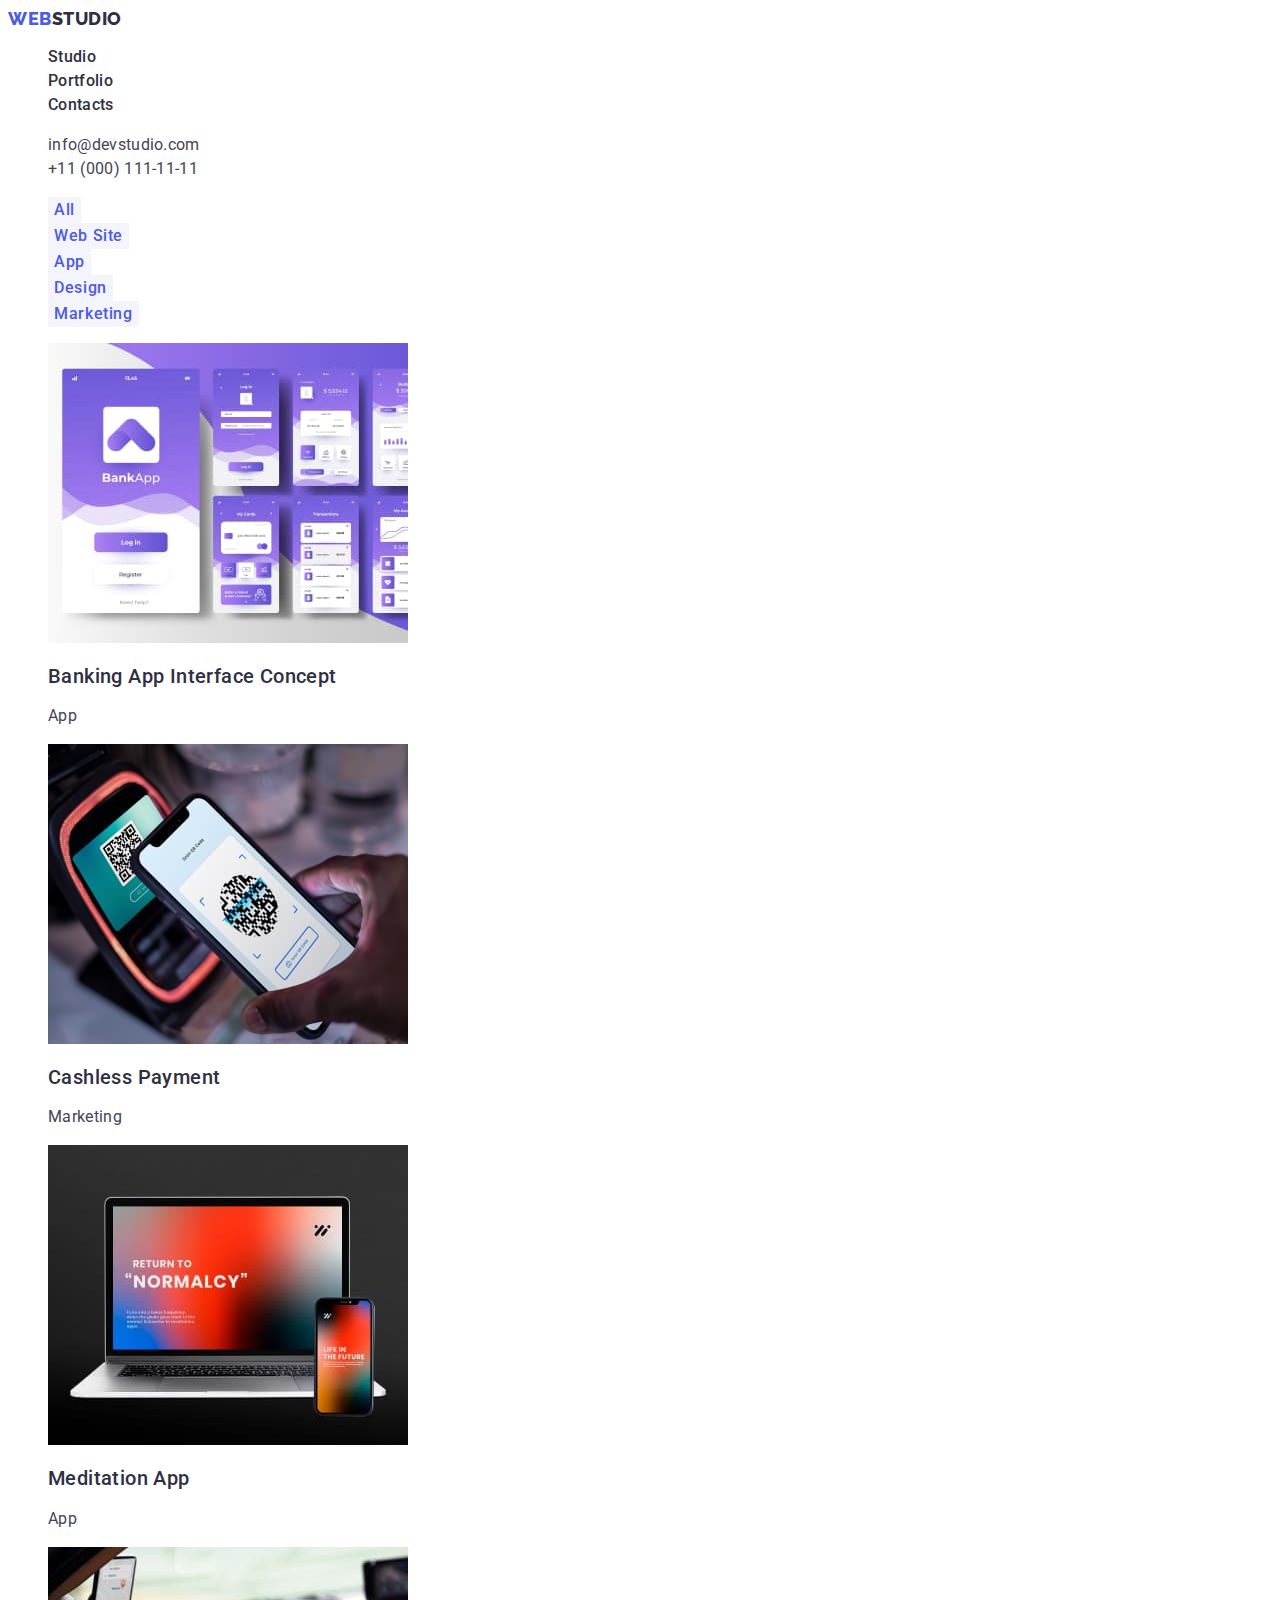
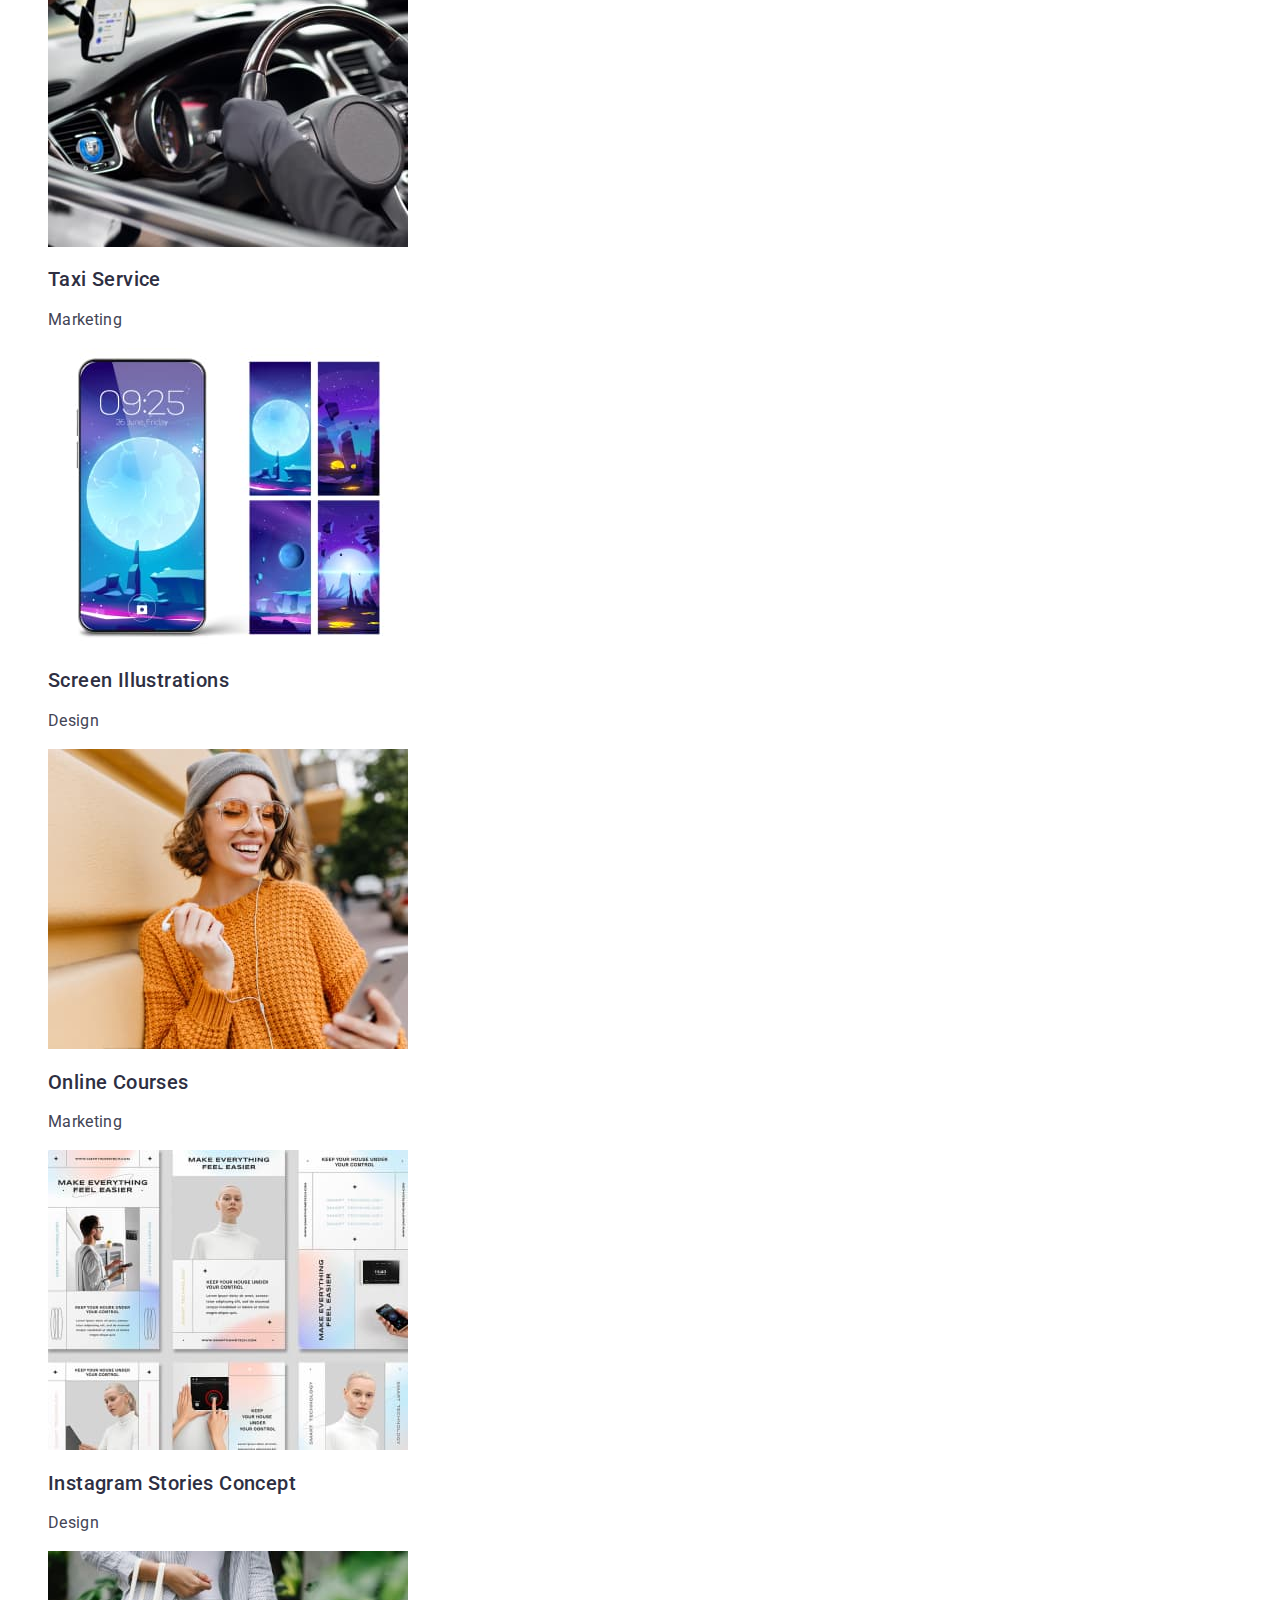
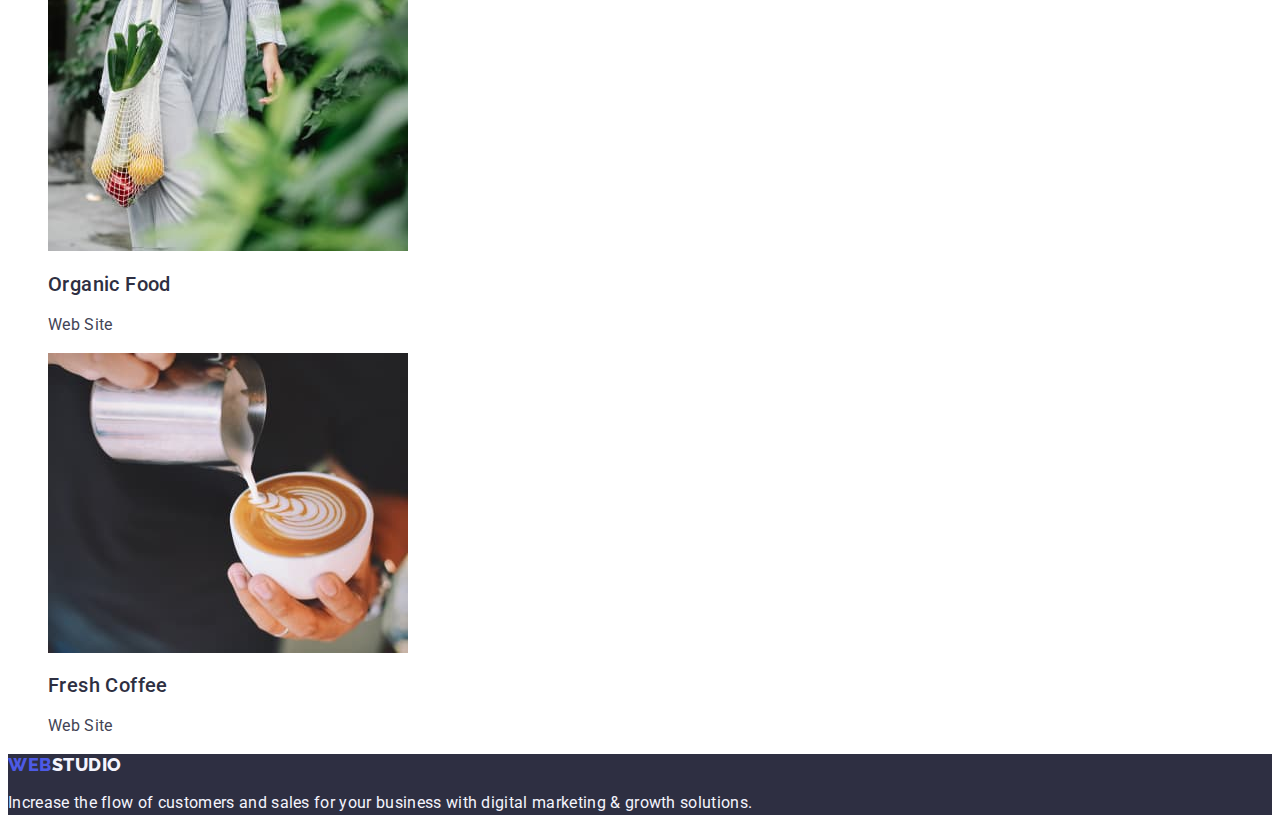
==== portfolio.html @ 2f940b7e "Initial commit" ====
<!DOCTYPE html>
<html lang="en">

<head>
    <meta charset="UTF-8">
    <meta http-equiv="X-UA-Compatible" content="IE=edge">
    <meta name="viewport" content="width=device-width, initial-scale=1.0">
    <title>Portfolio</title>
    <link rel="preconnect" href="https://fonts.googleapis.com">
    <link rel="preconnect" href="https://fonts.gstatic.com" crossorigin>
    <link href="https://fonts.googleapis.com/css2?family=Montserrat:ital,wght@0,400;1,700&family=Raleway:wght@800&family=Roboto:wght@400;500;700;900&display=swap" rel="stylesheet">
        <link rel="stylesheet" href="./css/styles.css">
</head>
<body>
    <header   class="header">
        <nav class="header-navigation">
            <a class="header-logo link"  href="./index.html">
                Web<span class="header-logotype">Studio</span></a>
            <ul class="header-list list">

                <li  class="header-item"><a class="header-link link" href="./index.html">Studio</a></li>
                <li  class="header-item"><a class="header-link link"  href="./portfolio.html">Portfolio</a></li>
                <li  class="header-item"><a class="header-link link" href="">Contacts</a></li>

            </ul>
        </nav>
        <address class="address">
            <ul class="list" >
                <li><a class="header-mail link" href="mailto:info@devstudio.com">info@devstudio.com</a></li>
                <li><a class="header-mail link" href="tel:+110001111111">+11 (000) 111-11-11</a></li>
            </ul>
        </address>
        </header>
        <main>
            <section class="portfolio">
            <h1 hidden>Service</h1>
            <ul class="portfolio-list-btn list">
                <li class="work-item"><button type="button" class="portfolio-btn">All</button></li>
                <li class="work-item"><button type="button" class="portfolio-btn">Web Site</button></li>
                <li class="work-item"><button type="button" class="portfolio-btn">App</button></li>
                <li class="work-item"><button type="button" class="portfolio-btn">Design</button></li>
                <li class="work-item"><button type="button" class="portfolio-btn">Marketing</button></li>
            </ul>
            <ul class="list">
                <li>
                    <a  class="link" href="#">
                        <img src="./images/app.jpg" width="360" alt="mobile banking app">
                    <h2 class="service-title">Banking App Interface Concept</h2>
                    <p class="service-text">App</p>
                    </a>   
                </li>
                <li>
                    <a  class="link" href="#">
                        <img src="./images/screenshot.jpg" width="360" alt="payment by phone">
                        <h2 class="service-title">Cashless Payment</h2>
                        <p class="service-text">Marketing</p>
                        </a>
                </li>
                <li>
                    <a class="link" href="#">
                    <img src="./images/computer.jpg" width="360" alt="laptop and phone">
                        <h2 class="service-title">Meditation App</h2>
                        <p class="service-text">App</p>
                        </a>
                </li>
                <li>
                    <a class="link" href="#">
                        <img src="./images/car.jpg" width="360" alt="interior of the car">
                        <h2 class="service-title ">Taxi Service</h2>
                        <p class="service-text">Marketing</p>
                        </a>
                </li>
                <li>
                    <a class="link" href="#">
                        <img src="./images/phone.jpg" width="360" alt="phone">
                        <h2 class="service-title">Screen Illustrations</h2>
                        <p class="service-text" >Design</p>
                        </a>
                </li>
                <li>
                    <a class="link" href="#">
                   <img src="./images/woman.jpg" width="360" alt="young woman">
                        <h2 class="service-title">Online Courses</h2>
                        <p class="service-text">Marketing</p>
                        </a>
                </li>
                <li class="link">
                    <a class="link" href="#">
                 <img src="./images/cards.jpg" width="360" alt="Instagram app">
                        <h2 class="service-title" >Instagram Stories Concept</h2>
                        <p class="service-text">Design</p>
                    </a>
                </li>
                <li>
                    <a class="link" href="#">
                   <img src="./images/organic.jpg" width="360" alt="green food">
                        <h2 class="service-title">Organic Food</h2>
                        <p class="service-text">Web Site</p>
                    </a>
                </li>
                <li>
                    <a class="link" href="#">
              <img src="./images/coffee.jpg" width="360" alt="cup coffee">
                        <h2 class="service-title" >Fresh Coffee</h2>
                        <p class="service-text">Web Site</p>
                        </a>
                </li>
            </ul>
        </section>

        </main>
        <footer class="footer" >
            <a class="header-logo link" href="./index.html">Web<span class="footer-logotype">Studio</span></a>
            <p class="footer-text">Increase the flow of customers and sales for your business with digital marketing & growth solutions.</p>
        </footer>
        
        </body>
        
        </html>
---- css/styles.css ----
:root {
 --main-title-color: #ffffff;
 --second-color: #2e2f42;
--main-btn-color: #404bbf;
--second-btn-color: #4D5AE5;
--address-color: #434455;
--first-logo-color: #4d5ae5;
--footer-second-color: #f4f4fd;
--main-text-color: #434455;
}
body{
    font-family: 'Roboto', sans-serif;
    letter-spacing: 0.02em;
    color: #434455;
    background-color: var(--main-title-color);
    }
.list{
    list-style: none ;
}
.link{
    text-decoration: none ;
}
.header {
    background-color: var(--main-title-color);
}
.header-logo {
    font-family:  'Raleway', sans-serif;
     font-style: normal;
     font-weight: 800;
     font-size: 18px;
     line-height: 1.17;
     display: flex;
     letter-spacing:  0.03em;
     text-transform: uppercase;
      color: var(--first-logo-color)
}
.header-logotype {
width: 71px;
height: 21px;
font-family: 'Raleway';
font-weight: 800;
font-size: 18px;
line-height: 1.7;
display: flex;
letter-spacing: 0.03em;
text-transform: uppercase;
color: var(--second-color); 
}
.address{
    font-family: 'Roboto';
    font-style: normal;
    font-weight: 400;
    line-height: 1.5;
    color:var(--address-color);
    }
.header-item {
    font-weight: 500;
     font-size: 16px;
     line-height: 1.5; 
     color: var(--second-color);}
  .header-list:hover {
      color: var(--main-btn-color);
  }
.header-list:focus {
      color: var(--main-btn-color);
  }
.header-link:hover{color: var(--main-btn-color); }

.header-link:focus{ color: var(--main-btn-color);}
.header-link {
  font-weight: 500;
  font-size: 16px;
  line-height: 1.5; 
  letter-spacing: 0.02em;
 color: var(--second-color);
}
.header-mail {
    font-weight: 400;
    font-size: 16px;
    line-height: 1.5;
    letter-spacing: 0.02em;
    color: var(--address-color);  
}
.header-mail:hover {
    color: var(--main-btn-color);
}
.header-mail:focus {
    color: var(--main-btn-color);
}
.hero {
    background-color: var(--second-color);
}
 .hero-button:hover{ 
    background-color: var(--main-btn-color);
}
.hero-button:focus{color: var(--main-btn-color);
background-color: var(--main-btn-color); 
}
.hero-button{
font-family: 'Roboto', sans-serif;
font-weight: 500;
font-size: 16px;
line-height: 1.5;
display: flex;
align-items: center;
letter-spacing: 0.04em;
color: var(--main-title-color);
background-color: var(--second-btn-color);
cursor: pointer;
}
.hero-title{
font-weight: 700;
font-size: 56px;
line-height: 1.07;
text-align: center;
letter-spacing: 0.02em;
color: var(--main-title-color);
}
.post{
font-weight: 500;
font-size: 20px;
line-height: 1.2;
letter-spacing: 0.02em;
color: var(--second-color);
}
.text{
font-weight: 400;
font-size: 16px;
line-height: 1.5;
letter-spacing: 0.02em;
color: var(--main-text-color);
}
.hero-title-two{
  font-size: 36px;
  line-height: 1.11;
  text-align: center;
  text-transform: capitalize;
 color: var(--second-color);
}
.section-four-title{
    font-size: 36px;
    line-height: 1.11;
    text-align: center;
    text-transform: capitalize;
    letter-spacing: 0.02em;
   color: var(--second-color);
  }  
.section-four{
    background: #f4f4fd;
  }
.section-four-photo{
    font-weight: 500;
    font-size: 20px;
    line-height: 1.2;
    letter-spacing: 0.02em;
    color: var(--second-color);
}
.section-four-item{
    background-color: var(--main-title-color);
}
.profession{
    line-height: 1.5;
    letter-spacing: 0.02em;
    color: var(--main-text-color);
}
.footer{
    background-color: var(--second-color);
}
.footer-logotype{
    color: var(--footer-second-color);

}
.footer-text{
font-weight: 400;
font-size: 16px;
line-height: 1.5;
letter-spacing: 0.02em;
color: var(--footer-second-color);
}
.root{
    background-color: var(--main-title-color);
}

.list{
    list-style: none ;
}
.link{
    text-decoration: none ;}
.header {
    background-color: var(--main-title-color);
}
.header-logo {
    font-family:  'Raleway', sans-serif;;
     font-weight: 800;
     font-size: 18px;
     line-height: 1.17;
     display: flex;
     letter-spacing:  0.03em;
     text-transform: uppercase;
      color: var(--first-logo-color);
}
.header-logotype {
width: 71px;
height: 21px;
font-family: 'Raleway';
font-weight: 800;
font-size: 18px;
line-height: 1.17;
display: flex;
letter-spacing: 0.03em;
text-transform: uppercase;
color: var(--second-color); 
}
.address{
        line-height: 1.5;
        color: var(--address-color);
        }

 .header-link {
          font-weight: 500;
          font-size: 16px;
          line-height: 1.5; 
          letter-spacing: 0.02em;
         color: var(--second-color);
        }
 .header-mail {
            font-weight: 400;
            font-size: 16px;
            line-height: 1.5;
            letter-spacing: 0.02em;
            color: var(--address-color);  
        }
 .header-phone {
        font-weight: 400;
        font-size: 16px;
        line-height: 1.5;
        letter-spacing: 0.02em;
        color: var(--address-color);
        }
.portfolio{
   font-family: 'Roboto', sans-serif ; 
}
.portfolio-btn  {
font-family: 'Roboto', sans-serif ;
font-size: 16px;
font-weight: 500;
line-height: 1.5;
letter-spacing: 0.04em;
border: none;
cursor: pointer;
background: var(--footer-second-color);
color: var(--second-btn-color);
}
.portfolio-btn:hover{color: var(--main-title-color) ;
  background-color: var(--main-btn-color);  
}
.portfolio-btn:focus{color: var(--main-title-color) ;
    background-color: var(--main-btn-color);}
.work-item {
  font-family:'Roboto',sans-serif ;
  font-style: normal;
   font-size: 16px;
   line-height: 1.5; 
  letter-spacing: 0.04em;  
}
 .list-style{
list-style:  none;
color: var(--second-color);}
 
    
.service-title{
    font-weight: 500;
    font-size: 20px;
    line-height: 1.2;
    letter-spacing: 0.02em;
    color: var(--second-color);
}
.service-text{
    font-size: 16px;
    line-height: 1.5;
    letter-spacing: 0.02em;

    color:var(--address-color);
}
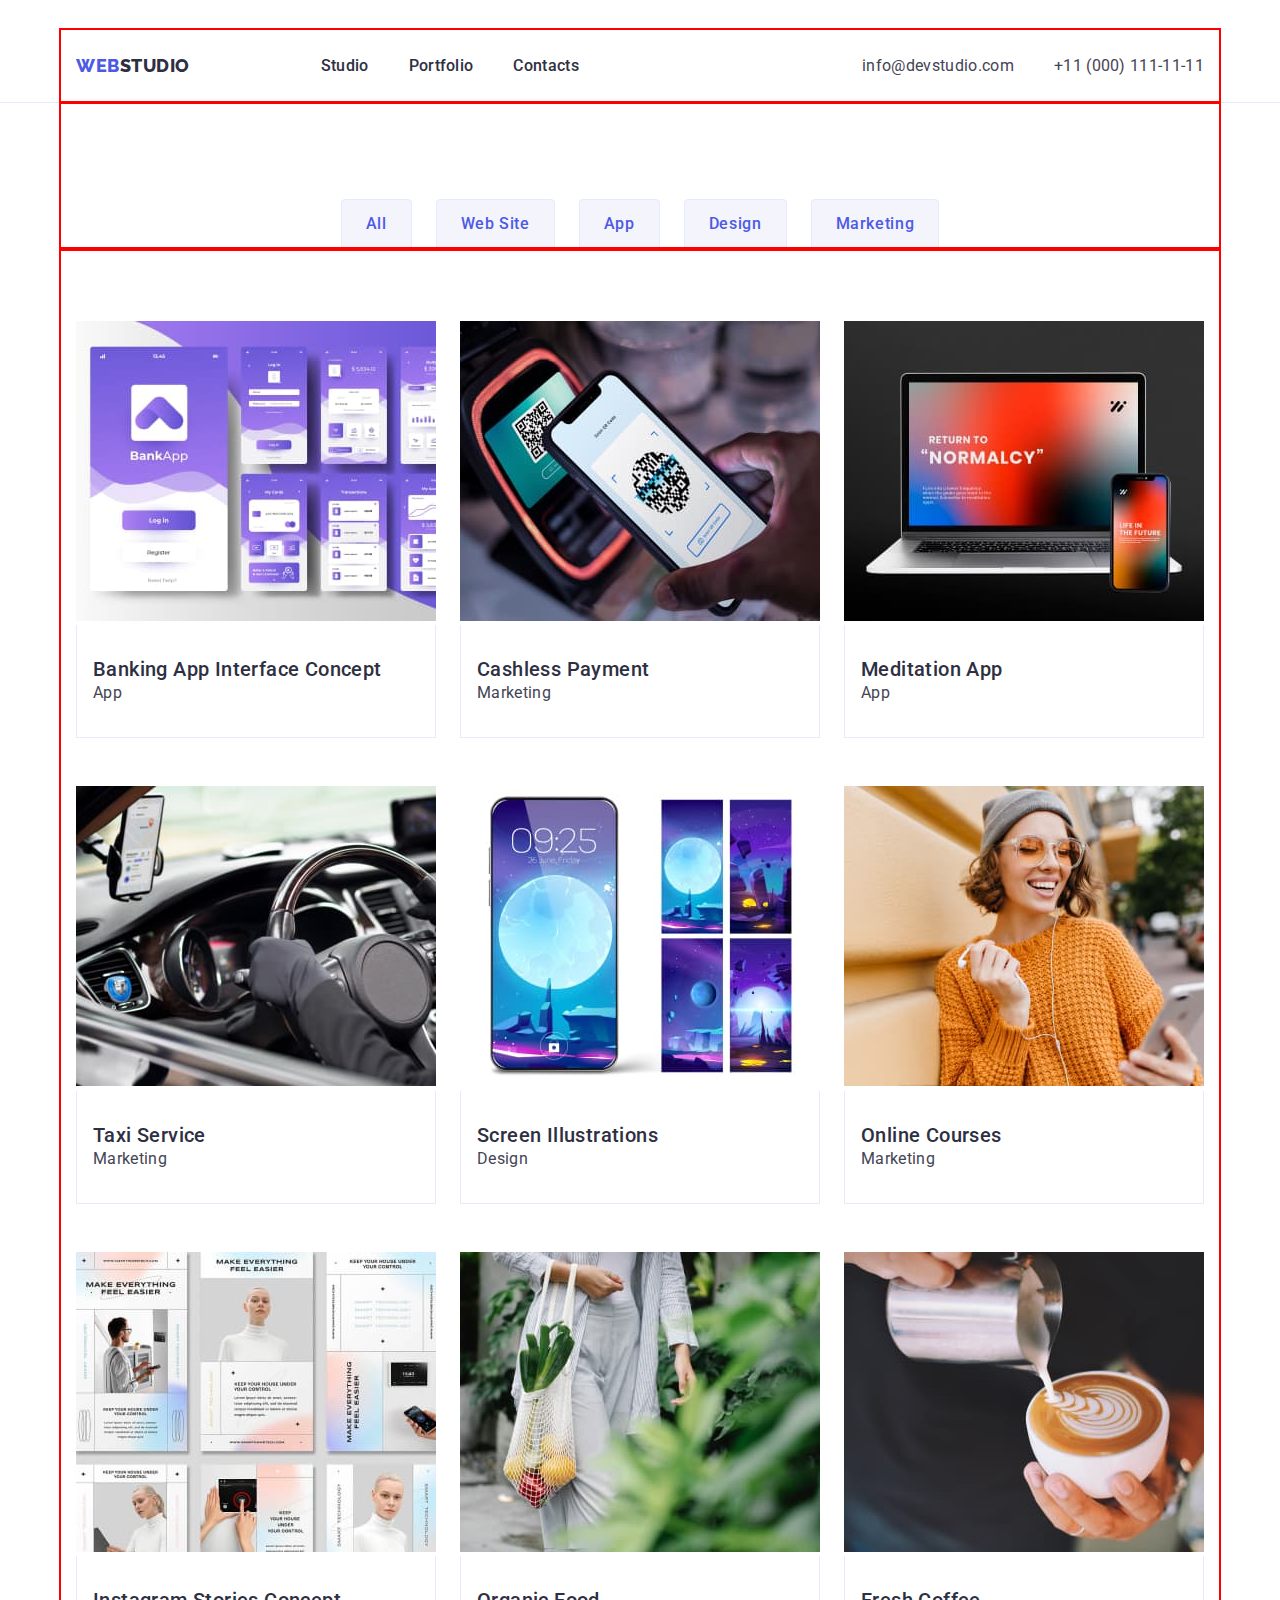
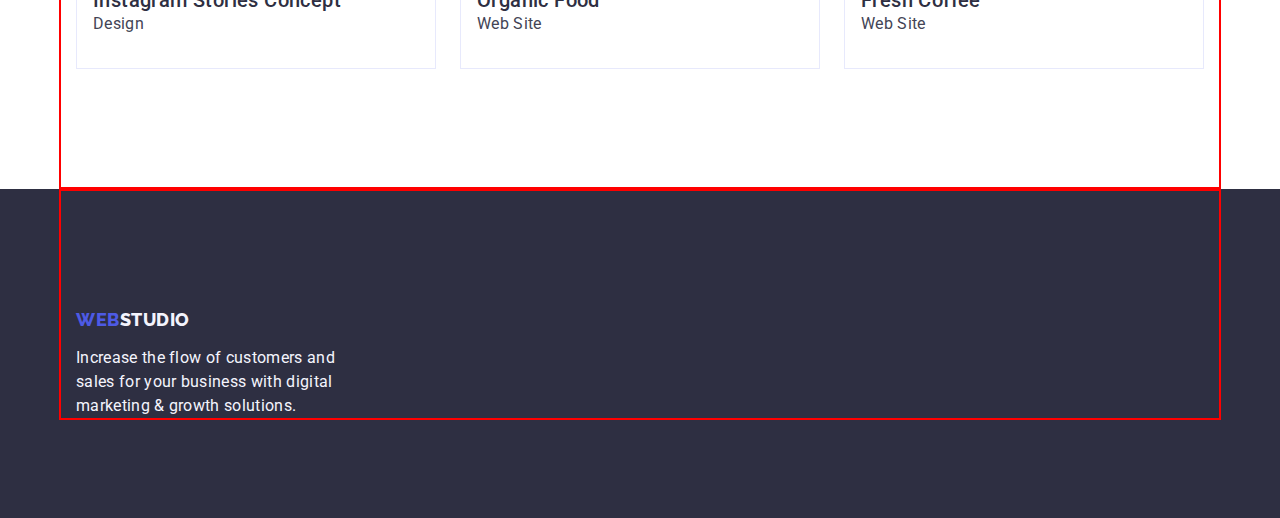
==== commit 8050072b: "hw3" ====
--- a/portfolio.html
+++ b/portfolio.html
@@ -9,10 +9,12 @@
     <link rel="preconnect" href="https://fonts.googleapis.com">
     <link rel="preconnect" href="https://fonts.gstatic.com" crossorigin>
     <link href="https://fonts.googleapis.com/css2?family=Montserrat:ital,wght@0,400;1,700&family=Raleway:wght@800&family=Roboto:wght@400;500;700;900&display=swap" rel="stylesheet">
+    <link rel="stylesheet" href="https://cdnjs.cloudflare.com/ajax/libs/modern-normalize/1.1.0/modern-normalize.min.css">
         <link rel="stylesheet" href="./css/styles.css">
 </head>
 <body>
     <header   class="header">
+        <div class="container header-container">
         <nav class="header-navigation">
             <a class="header-logo link"  href="./index.html">
                 Web<span class="header-logotype">Studio</span></a>
@@ -25,93 +27,119 @@
             </ul>
         </nav>
         <address class="address">
-            <ul class="list" >
-                <li><a class="header-mail link" href="mailto:info@devstudio.com">info@devstudio.com</a></li>
-                <li><a class="header-mail link" href="tel:+110001111111">+11 (000) 111-11-11</a></li>
+            <ul class="header-list list" >
+                <li class="item"><a class="header-mail link" href="mailto:info@devstudio.com">info@devstudio.com</a></li>
+                <li class="item"><a class="header-mail link" href="tel:+110001111111">+11 (000) 111-11-11</a></li>
             </ul>
         </address>
+        </div>
         </header>
         <main>
             <section class="portfolio">
             <h1 hidden>Service</h1>
+            <div class="container">
             <ul class="portfolio-list-btn list">
                 <li class="work-item"><button type="button" class="portfolio-btn">All</button></li>
                 <li class="work-item"><button type="button" class="portfolio-btn">Web Site</button></li>
                 <li class="work-item"><button type="button" class="portfolio-btn">App</button></li>
                 <li class="work-item"><button type="button" class="portfolio-btn">Design</button></li>
                 <li class="work-item"><button type="button" class="portfolio-btn">Marketing</button></li>
+                </div>
             </ul>
-            <ul class="list">
-                <li>
+            <div class="container">
+                
+            <ul class="portfolio-title list">
+                <li class="flex-container">
                     <a  class="link" href="#">
                         <img src="./images/app.jpg" width="360" alt="mobile banking app">
+                        <div class="cards-portfolio">
                     <h2 class="service-title">Banking App Interface Concept</h2>
                     <p class="service-text">App</p>
+                    </div>
                     </a>   
                 </li>
-                <li>
+                <li class="flex-container" >
                     <a  class="link" href="#">
                         <img src="./images/screenshot.jpg" width="360" alt="payment by phone">
+                        <div class="cards-portfolio">
                         <h2 class="service-title">Cashless Payment</h2>
                         <p class="service-text">Marketing</p>
+                        </div>
                         </a>
                 </li>
-                <li>
+                <li class="flex-container">
                     <a class="link" href="#">
                     <img src="./images/computer.jpg" width="360" alt="laptop and phone">
+                    <div class="cards-portfolio">
                         <h2 class="service-title">Meditation App</h2>
                         <p class="service-text">App</p>
+                        </div>
                         </a>
                 </li>
                 <li>
                     <a class="link" href="#">
                         <img src="./images/car.jpg" width="360" alt="interior of the car">
+                        <div class="cards-portfolio">
                         <h2 class="service-title ">Taxi Service</h2>
                         <p class="service-text">Marketing</p>
+                        </div>
                         </a>
                 </li>
                 <li>
                     <a class="link" href="#">
                         <img src="./images/phone.jpg" width="360" alt="phone">
+                        <div class="cards-portfolio">
                         <h2 class="service-title">Screen Illustrations</h2>
                         <p class="service-text" >Design</p>
+                        </div>
                         </a>
                 </li>
                 <li>
                     <a class="link" href="#">
                    <img src="./images/woman.jpg" width="360" alt="young woman">
+                    <div class="cards-portfolio">
                         <h2 class="service-title">Online Courses</h2>
-                        <p class="service-text">Marketing</p>
+                     <p class="service-text">Marketing</p>
+                    </div>
                         </a>
                 </li>
                 <li class="link">
                     <a class="link" href="#">
                  <img src="./images/cards.jpg" width="360" alt="Instagram app">
+                <div class="cards-portfolio">
                         <h2 class="service-title" >Instagram Stories Concept</h2>
                         <p class="service-text">Design</p>
+                        </div>
                     </a>
                 </li>
                 <li>
                     <a class="link" href="#">
                    <img src="./images/organic.jpg" width="360" alt="green food">
+                    <div class="cards-portfolio">
                         <h2 class="service-title">Organic Food</h2>
                         <p class="service-text">Web Site</p>
+                        </div>
                     </a>
                 </li>
                 <li>
                     <a class="link" href="#">
               <img src="./images/coffee.jpg" width="360" alt="cup coffee">
+            <div class="cards-portfolio">
                         <h2 class="service-title" >Fresh Coffee</h2>
                         <p class="service-text">Web Site</p>
                         </a>
                 </li>
             </ul>
+           
+            </div>
         </section>
 
         </main>
         <footer class="footer" >
-            <a class="header-logo link" href="./index.html">Web<span class="footer-logotype">Studio</span></a>
+            <div class="container">
+            <a class="footer-logo link" href="./index.html">Web<span class="footer-logotype">Studio</span></a>
             <p class="footer-text">Increase the flow of customers and sales for your business with digital marketing & growth solutions.</p>
+            </div>
         </footer>
         
         </body>
--- a/css/styles.css
+++ b/css/styles.css
@@ -7,6 +7,34 @@
 --first-logo-color: #4d5ae5;
 --footer-second-color: #f4f4fd;
 --main-text-color: #434455;
+--border-portfolio: #e7e9fc;
+}
+html {
+    box-sizing: border-box;
+
+}
+*,
+*::before,
+*::after {
+    box-sizing: inherit;
+}
+p,
+h1,
+h2,
+h3,
+h4,
+h5,
+h6 {
+    margin: 0;
+}
+ul {
+    margin: 0;
+    padding-left: 0;
+}
+.images {
+    display: block;
+    max-width: 100%;
+    height: auto;
 }
 body{
     font-family: 'Roboto', sans-serif;
@@ -15,15 +43,36 @@
     background-color: var(--main-title-color);
     }
 .list{
+    padding: 0;
+     margin: 0;
     list-style: none ;
 }
 .link{
     text-decoration: none ;
 }
+.container {
+    width: 1158px;
+    padding-left: 15px;
+    padding-right: 15px;
+    margin: 0 auto;
+    outline: 2px solid red;
+    }
 .header {
-    background-color: var(--main-title-color);
+background-color: var(--main-title-color);
+padding-top: 30px;
+border-bottom: 1px solid var(--border-portfolio);
+}
+.header-container{
+    display: flex;
+    align-items: center;
+    }
+.header-navigation{
+display: flex;
+align-items: center;
+margin-right: auto;
 }
 .header-logo {
+    margin-right: 130px;
     font-family:  'Raleway', sans-serif;
      font-style: normal;
      font-weight: 800;
@@ -46,18 +95,34 @@
 text-transform: uppercase;
 color: var(--second-color); 
 }
-.address{
-    font-family: 'Roboto';
+.footer-logo{
+    padding-top: 120px;
+    margin-right: 130px;
+    font-family: 'Raleway', sans-serif;
     font-style: normal;
-    font-weight: 400;
-    line-height: 1.5;
-    color:var(--address-color);
-    }
+    font-weight: 800;
+    font-size: 18px;
+    line-height: 1.17;
+    display: flex;
+    letter-spacing: 0.03em;
+    text-transform: uppercase;
+    color: var(--first-logo-color)
+}
+.header-navigation{
+    display: flex;
+    align-items: center;
+}
+.header-item:not(:last-child) {
+    margin-right: 40px;
+}
+.header-list{
+ display: flex;
+}
 .header-item {
     font-weight: 500;
-     font-size: 16px;
-     line-height: 1.5; 
-     color: var(--second-color);}
+    font-size: 16px;
+    line-height: 1.5; 
+    color: var(--second-color);}
   .header-list:hover {
       color: var(--main-btn-color);
   }
@@ -68,18 +133,30 @@
 
 .header-link:focus{ color: var(--main-btn-color);}
 .header-link {
-  font-weight: 500;
-  font-size: 16px;
-  line-height: 1.5; 
-  letter-spacing: 0.02em;
+display: block;
+padding-top: 24px;
+padding-bottom: 24px;
+font-weight: 500;
+font-size: 16px;
+line-height: 1.5; 
+letter-spacing: 0.02em;
  color: var(--second-color);
 }
+.address {
+    font-family: 'Roboto';
+    font-style: normal;
+    font-weight: 400;
+    line-height: 1.5;
+    color: var(--address-color);
+   }
+
 .header-mail {
-    font-weight: 400;
-    font-size: 16px;
-    line-height: 1.5;
-    letter-spacing: 0.02em;
-    color: var(--address-color);  
+margin-left: 40px;
+font-weight: 400;
+font-size: 16px;
+line-height: 1.5;
+letter-spacing: 0.02em;
+color: var(--address-color);  
 }
 .header-mail:hover {
     color: var(--main-btn-color);
@@ -88,25 +165,32 @@
     color: var(--main-btn-color);
 }
 .hero {
-    background-color: var(--second-color);
-}
- .hero-button:hover{ 
+padding-top: 188px;
+padding-bottom: 188px;
+background-color: var(--second-color);
+text-align: center;
+}
+.hero-button:hover{ 
     background-color: var(--main-btn-color);
 }
-.hero-button:focus{color: var(--main-btn-color);
+.hero-button:focus{ 
+color:var(--main-btn-color) ;
 background-color: var(--main-btn-color); 
 }
 .hero-button{
+min-width: 169px;
+height: 56px;
+align-items: center;
 font-family: 'Roboto', sans-serif;
 font-weight: 500;
 font-size: 16px;
 line-height: 1.5;
-display: flex;
-align-items: center;
 letter-spacing: 0.04em;
 color: var(--main-title-color);
 background-color: var(--second-btn-color);
 cursor: pointer;
+border-radius: 4px;
+padding: 16px 32px;
 }
 .hero-title{
 font-weight: 700;
@@ -115,6 +199,19 @@
 text-align: center;
 letter-spacing: 0.02em;
 color: var(--main-title-color);
+padding-bottom: 48px;
+}
+.feature-wrap{
+display: flex;
+width: calc((100% - 72px) / 4);
+padding-top:  120px;
+}
+.feature-list{
+display: flex;
+gap: 24px;
+}
+.feature-list .item{
+width: 264px;
 }
 .post{
 font-weight: 500;
@@ -131,46 +228,92 @@
 color: var(--main-text-color);
 }
 .hero-title-two{
-  font-size: 36px;
-  line-height: 1.11;
-  text-align: center;
-  text-transform: capitalize;
+font-size: 36px;
+line-height: 1.11;
+text-align: center;
+text-transform: capitalize;
  color: var(--second-color);
+padding-top: 120px;
+padding-bottom: 72px;
+}
+.paintings-list{
+width: calc((100% - 58px) / 3);
+display: flex;
+gap: 24px;
+padding-bottom: 120px;
 }
 .section-four-title{
-    font-size: 36px;
-    line-height: 1.11;
+font-size: 36px;
+line-height: 1.11;
+text-align: center;
+text-transform: capitalize;
+letter-spacing: 0.02em;
+color: var(--second-color);
+padding-top: 120px;
+} 
+.section-four-list{
+width: calc((100% - 72px) / 4);
+display: flex;
+padding-top: 72px;
+padding-bottom: 120px;
+gap: 24px;
+}
+.section-four-img{
+    display: block;
+    width: 264px;
+}
+.section-four{
+background:var(--footer-second-color);
+}
+.section-four-photo{
     text-align: center;
-    text-transform: capitalize;
-    letter-spacing: 0.02em;
-   color: var(--second-color);
-  }  
-.section-four{
-    background: #f4f4fd;
-  }
-.section-four-photo{
     font-weight: 500;
     font-size: 20px;
     line-height: 1.2;
     letter-spacing: 0.02em;
     color: var(--second-color);
 }
+.cards-portfolio{
+    width: 360px;
+    padding-top: 32px;
+    padding-bottom: 32px;
+    padding-left: 16px;
+     height: auto;
+    border: 1px solid var(--border-portfolio);
+    border-top: none;
+    gap: 8px;
+    }
+.cards{
+    width: 264px;
+    padding-top: 32px;
+     padding-bottom: 32px;
+    padding-left: 16px;
+    padding-right: 16px;
+    border: 1px solid var(--border-portfolio);
+    gap: 8px;
+    border-radius: 0px 0px 4px 4px;
+    }
 .section-four-item{
     background-color: var(--main-title-color);
 }
 .profession{
+    text-align: center;
     line-height: 1.5;
     letter-spacing: 0.02em;
     color: var(--main-text-color);
 }
 .footer{
-    background-color: var(--second-color);
+padding-bottom: 100px;
+background-color: var(--second-color);
 }
 .footer-logotype{
     color: var(--footer-second-color);
 
 }
 .footer-text{
+padding-top: 16px;
+width: 264px;
+display: flex;
 font-weight: 400;
 font-size: 16px;
 line-height: 1.5;
@@ -180,7 +323,6 @@
 .root{
     background-color: var(--main-title-color);
 }
-
 .list{
     list-style: none ;
 }
@@ -197,7 +339,7 @@
      display: flex;
      letter-spacing:  0.03em;
      text-transform: uppercase;
-      color: var(--first-logo-color);
+    color: var(--first-logo-color);
 }
 .header-logotype {
 width: 71px;
@@ -212,44 +354,68 @@
 color: var(--second-color); 
 }
 .address{
-        line-height: 1.5;
-        color: var(--address-color);
-        }
-
- .header-link {
-          font-weight: 500;
-          font-size: 16px;
-          line-height: 1.5; 
-          letter-spacing: 0.02em;
-         color: var(--second-color);
-        }
+line-height: 1.5;
+color: var(--address-color);
+ }
+.header-link {
+font-weight: 500;
+font-size: 16px;
+line-height: 1.5; 
+letter-spacing: 0.02em;
+color: var(--second-color);
+}
  .header-mail {
-            font-weight: 400;
-            font-size: 16px;
-            line-height: 1.5;
-            letter-spacing: 0.02em;
-            color: var(--address-color);  
-        }
+font-weight: 400;
+font-size: 16px;
+line-height: 1.5;
+letter-spacing: 0.02em;
+color: var(--address-color);  
+}
  .header-phone {
-        font-weight: 400;
-        font-size: 16px;
-        line-height: 1.5;
-        letter-spacing: 0.02em;
-        color: var(--address-color);
-        }
+font-weight: 400;
+font-size: 16px;
+line-height: 1.5;
+letter-spacing: 0.02em;
+color: var(--address-color);
+}
 .portfolio{
    font-family: 'Roboto', sans-serif ; 
 }
 .portfolio-btn  {
+    
+padding-left: 24px;
+padding-right: 24px;
+padding-top: 12px;
+padding-bottom: 12px;
+border: 1px solid var(--border-portfolio);
 font-family: 'Roboto', sans-serif ;
 font-size: 16px;
 font-weight: 500;
 line-height: 1.5;
 letter-spacing: 0.04em;
-border: none;
 cursor: pointer;
+border-radius: 4px;
 background: var(--footer-second-color);
 color: var(--second-btn-color);
+}
+.portfolio-list-btn{
+display: flex;
+justify-content: center;
+padding-top: 96px;
+}
+.portfolio-list-btn .work-item + .work-item {
+    margin-left: 24px;
+}
+.portfolio-title{
+display: flex;
+ flex-wrap: wrap;
+padding-top: 72px;
+padding-bottom: 120px;
+gap: 48px 24px;
+}
+.flex-container{
+
+width: calc( 100% - 58px ) / 3;
 }
 .portfolio-btn:hover{color: var(--main-title-color) ;
   background-color: var(--main-btn-color);  
@@ -266,8 +432,6 @@
  .list-style{
 list-style:  none;
 color: var(--second-color);}
- 
-    
 .service-title{
     font-weight: 500;
     font-size: 20px;
@@ -279,6 +443,5 @@
     font-size: 16px;
     line-height: 1.5;
     letter-spacing: 0.02em;
-
     color:var(--address-color);
 }
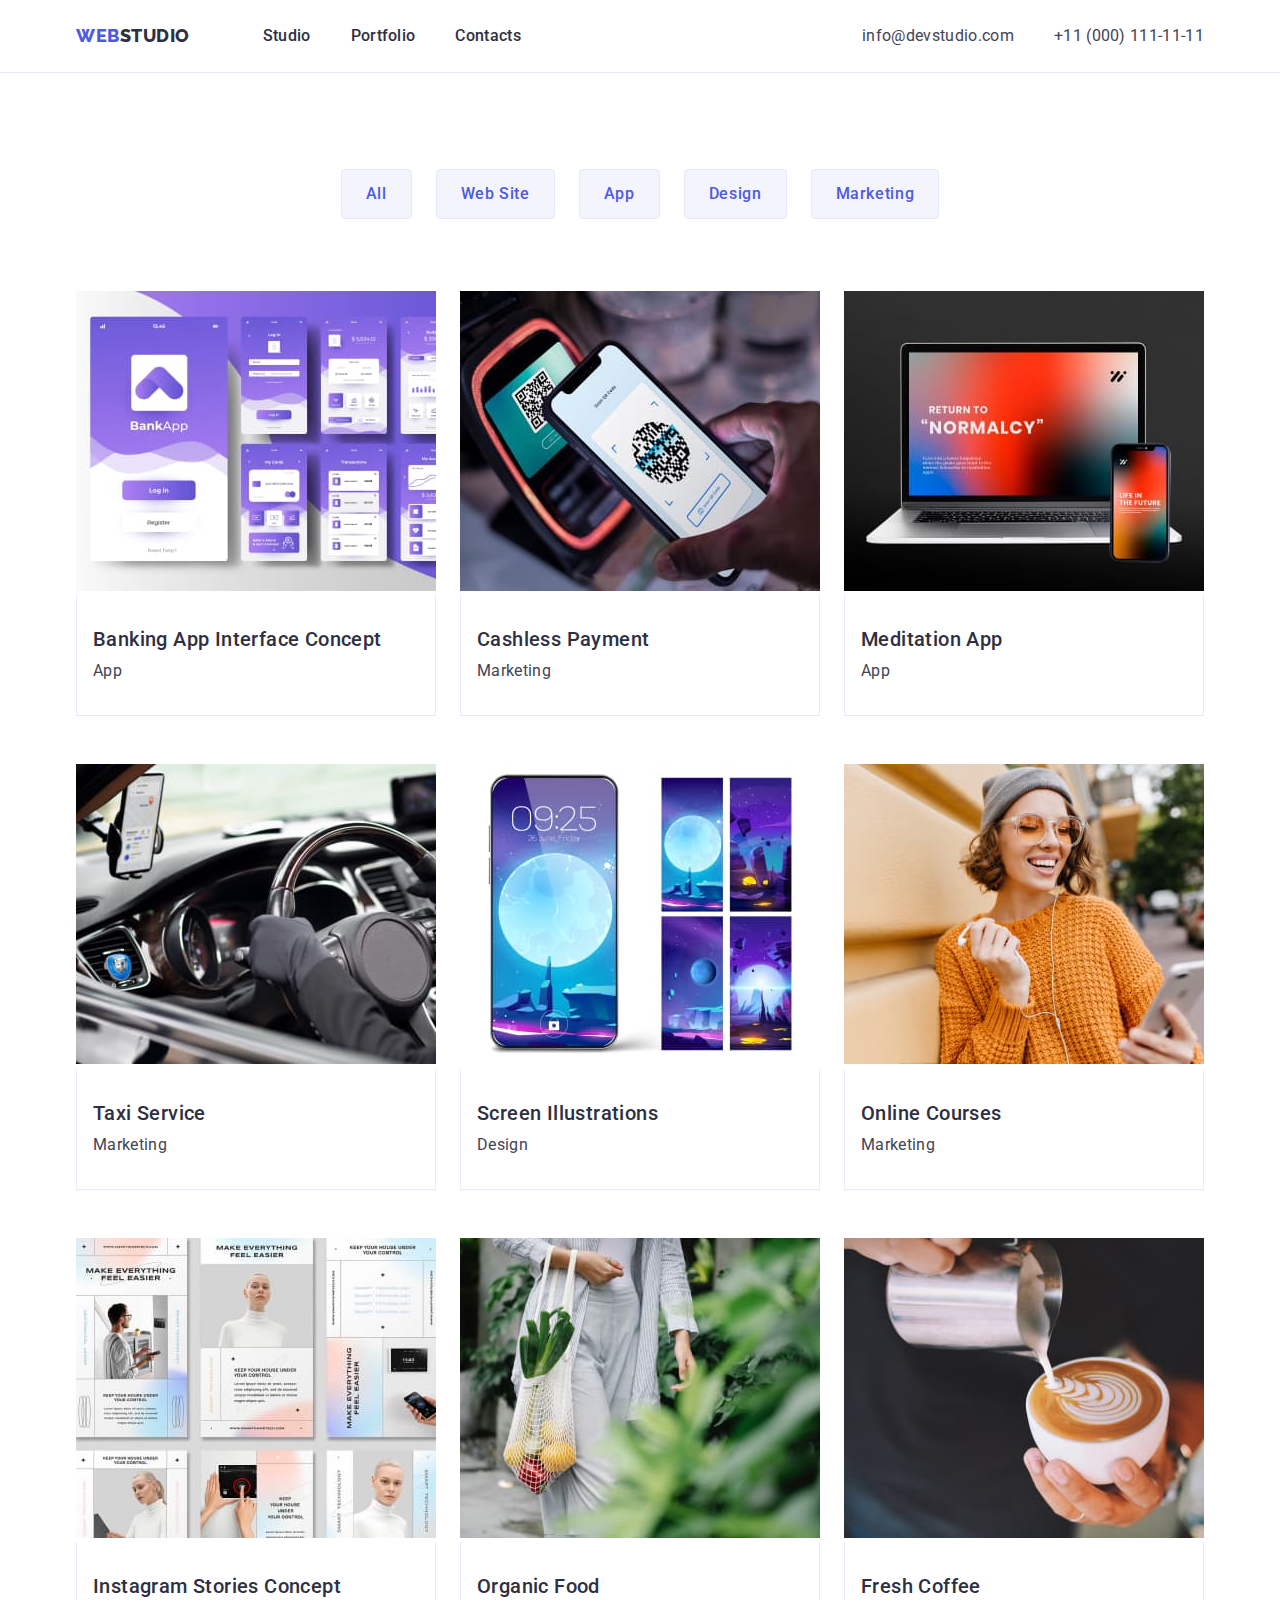
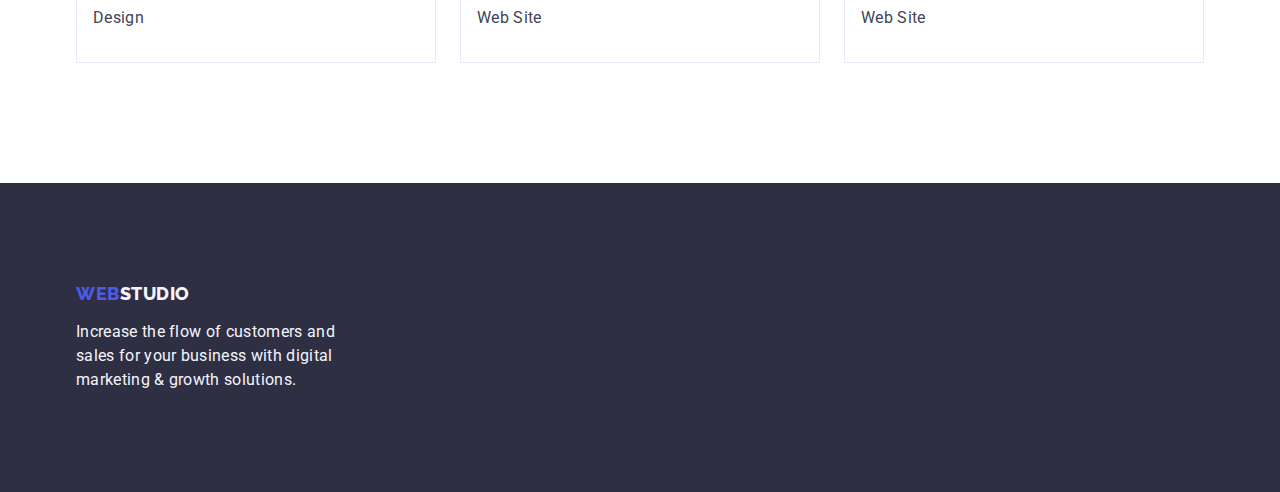
==== commit f646548b: "hw3" ====
--- a/portfolio.html
+++ b/portfolio.html
@@ -36,8 +36,8 @@
         </header>
         <main>
             <section class="portfolio">
+            <div class="container">
             <h1 hidden>Service</h1>
-            <div class="container">
             <ul class="portfolio-list-btn list">
                 <li class="work-item"><button type="button" class="portfolio-btn">All</button></li>
                 <li class="work-item"><button type="button" class="portfolio-btn">Web Site</button></li>
@@ -138,7 +138,9 @@
         <footer class="footer" >
             <div class="container">
             <a class="footer-logo link" href="./index.html">Web<span class="footer-logotype">Studio</span></a>
+            <div class="footer-content">
             <p class="footer-text">Increase the flow of customers and sales for your business with digital marketing & growth solutions.</p>
+            </div>
             </div>
         </footer>
         
--- a/css/styles.css
+++ b/css/styles.css
@@ -54,12 +54,11 @@
     width: 1158px;
     padding-left: 15px;
     padding-right: 15px;
-    margin: 0 auto;
-    outline: 2px solid red;
-    }
+    margin-left: auto;
+    margin-right: auto;
+}
 .header {
 background-color: var(--main-title-color);
-padding-top: 30px;
 border-bottom: 1px solid var(--border-portfolio);
 }
 .header-container{
@@ -72,16 +71,16 @@
 margin-right: auto;
 }
 .header-logo {
-    margin-right: 130px;
+    margin-right: 72px;
     font-family:  'Raleway', sans-serif;
      font-style: normal;
      font-weight: 800;
      font-size: 18px;
      line-height: 1.17;
-     display: flex;
+    display: flex;
      letter-spacing:  0.03em;
      text-transform: uppercase;
-      color: var(--first-logo-color)
+    color: var(--first-logo-color)
 }
 .header-logotype {
 width: 71px;
@@ -89,17 +88,15 @@
 font-family: 'Raleway';
 font-weight: 800;
 font-size: 18px;
-line-height: 1.7;
+line-height: 1.17;
 display: flex;
 letter-spacing: 0.03em;
 text-transform: uppercase;
 color: var(--second-color); 
 }
 .footer-logo{
-    padding-top: 120px;
-    margin-right: 130px;
     font-family: 'Raleway', sans-serif;
-    font-style: normal;
+
     font-weight: 800;
     font-size: 18px;
     line-height: 1.17;
@@ -143,7 +140,6 @@
  color: var(--second-color);
 }
 .address {
-    font-family: 'Roboto';
     font-style: normal;
     font-weight: 400;
     line-height: 1.5;
@@ -151,7 +147,7 @@
    }
 
 .header-mail {
-margin-left: 40px;
+padding-left: 40px;
 font-weight: 400;
 font-size: 16px;
 line-height: 1.5;
@@ -180,7 +176,6 @@
 .hero-button{
 min-width: 169px;
 height: 56px;
-align-items: center;
 font-family: 'Roboto', sans-serif;
 font-weight: 500;
 font-size: 16px;
@@ -190,23 +185,29 @@
 background-color: var(--second-btn-color);
 cursor: pointer;
 border-radius: 4px;
+border: none;
 padding: 16px 32px;
+
 }
 .hero-title{
+    
+margin-left: auto;
+margin-right: auto;
+width: 496px;
 font-weight: 700;
 font-size: 56px;
 line-height: 1.07;
 text-align: center;
 letter-spacing: 0.02em;
 color: var(--main-title-color);
-padding-bottom: 48px;
-}
-.feature-wrap{
-display: flex;
-width: calc((100% - 72px) / 4);
-padding-top:  120px;
-}
+margin-bottom: 48px;
+}
+.section-one{
+padding-top: 120px;
+}
+
 .feature-list{
+
 display: flex;
 gap: 24px;
 }
@@ -214,6 +215,7 @@
 width: 264px;
 }
 .post{
+ margin: 8px;
 font-weight: 500;
 font-size: 20px;
 line-height: 1.2;
@@ -226,6 +228,11 @@
 line-height: 1.5;
 letter-spacing: 0.02em;
 color: var(--main-text-color);
+}
+.section-three{
+    padding-top: 120px;
+    padding-bottom: 120px;
+    
 }
 .hero-title-two{
 font-size: 36px;
@@ -233,14 +240,12 @@
 text-align: center;
 text-transform: capitalize;
  color: var(--second-color);
-padding-top: 120px;
 padding-bottom: 72px;
 }
 .paintings-list{
-width: calc((100% - 58px) / 3);
 display: flex;
 gap: 24px;
-padding-bottom: 120px;
+
 }
 .section-four-title{
 font-size: 36px;
@@ -249,23 +254,25 @@
 text-transform: capitalize;
 letter-spacing: 0.02em;
 color: var(--second-color);
-padding-top: 120px;
+
 } 
 .section-four-list{
-width: calc((100% - 72px) / 4);
-display: flex;
-padding-top: 72px;
-padding-bottom: 120px;
+margin-top: 72px;
+display: flex;
+
+
 gap: 24px;
 }
 .section-four-img{
     display: block;
-    width: 264px;
 }
 .section-four{
+padding-top: 120px;
+padding-bottom: 120px;
 background:var(--footer-second-color);
 }
 .section-four-photo{
+    margin: 8px;
     text-align: center;
     font-weight: 500;
     font-size: 20px;
@@ -274,23 +281,18 @@
     color: var(--second-color);
 }
 .cards-portfolio{
-    width: 360px;
     padding-top: 32px;
     padding-bottom: 32px;
     padding-left: 16px;
-     height: auto;
     border: 1px solid var(--border-portfolio);
     border-top: none;
     gap: 8px;
     }
 .cards{
-    width: 264px;
     padding-top: 32px;
-     padding-bottom: 32px;
-    padding-left: 16px;
-    padding-right: 16px;
+    padding-bottom: 32px;
     border: 1px solid var(--border-portfolio);
-    gap: 8px;
+    
     border-radius: 0px 0px 4px 4px;
     }
 .section-four-item{
@@ -303,6 +305,7 @@
     color: var(--main-text-color);
 }
 .footer{
+padding-top: 100px;
 padding-bottom: 100px;
 background-color: var(--second-color);
 }
@@ -311,14 +314,16 @@
 
 }
 .footer-text{
-padding-top: 16px;
-width: 264px;
-display: flex;
+    
+margin-top: 16px;
 font-weight: 400;
 font-size: 16px;
 line-height: 1.5;
 letter-spacing: 0.02em;
 color: var(--footer-second-color);
+}
+.footer-content{
+    width: 264px;
 }
 .root{
     background-color: var(--main-title-color);
@@ -341,18 +346,6 @@
      text-transform: uppercase;
     color: var(--first-logo-color);
 }
-.header-logotype {
-width: 71px;
-height: 21px;
-font-family: 'Raleway';
-font-weight: 800;
-font-size: 18px;
-line-height: 1.17;
-display: flex;
-letter-spacing: 0.03em;
-text-transform: uppercase;
-color: var(--second-color); 
-}
 .address{
 line-height: 1.5;
 color: var(--address-color);
@@ -379,7 +372,9 @@
 color: var(--address-color);
 }
 .portfolio{
-   font-family: 'Roboto', sans-serif ; 
+padding-bottom: 120px;
+
+font-family: 'Roboto', sans-serif ; 
 }
 .portfolio-btn  {
     
@@ -409,13 +404,13 @@
 .portfolio-title{
 display: flex;
  flex-wrap: wrap;
-padding-top: 72px;
-padding-bottom: 120px;
+margin-top: 72px;
+
 gap: 48px 24px;
 }
 .flex-container{
 
-width: calc( 100% - 58px ) / 3;
+width: calc((100% - 48px) / 3);
 }
 .portfolio-btn:hover{color: var(--main-title-color) ;
   background-color: var(--main-btn-color);  
@@ -433,6 +428,7 @@
 list-style:  none;
 color: var(--second-color);}
 .service-title{
+margin-bottom: 8px;
     font-weight: 500;
     font-size: 20px;
     line-height: 1.2;
@@ -440,6 +436,7 @@
     color: var(--second-color);
 }
 .service-text{
+    
     font-size: 16px;
     line-height: 1.5;
     letter-spacing: 0.02em;
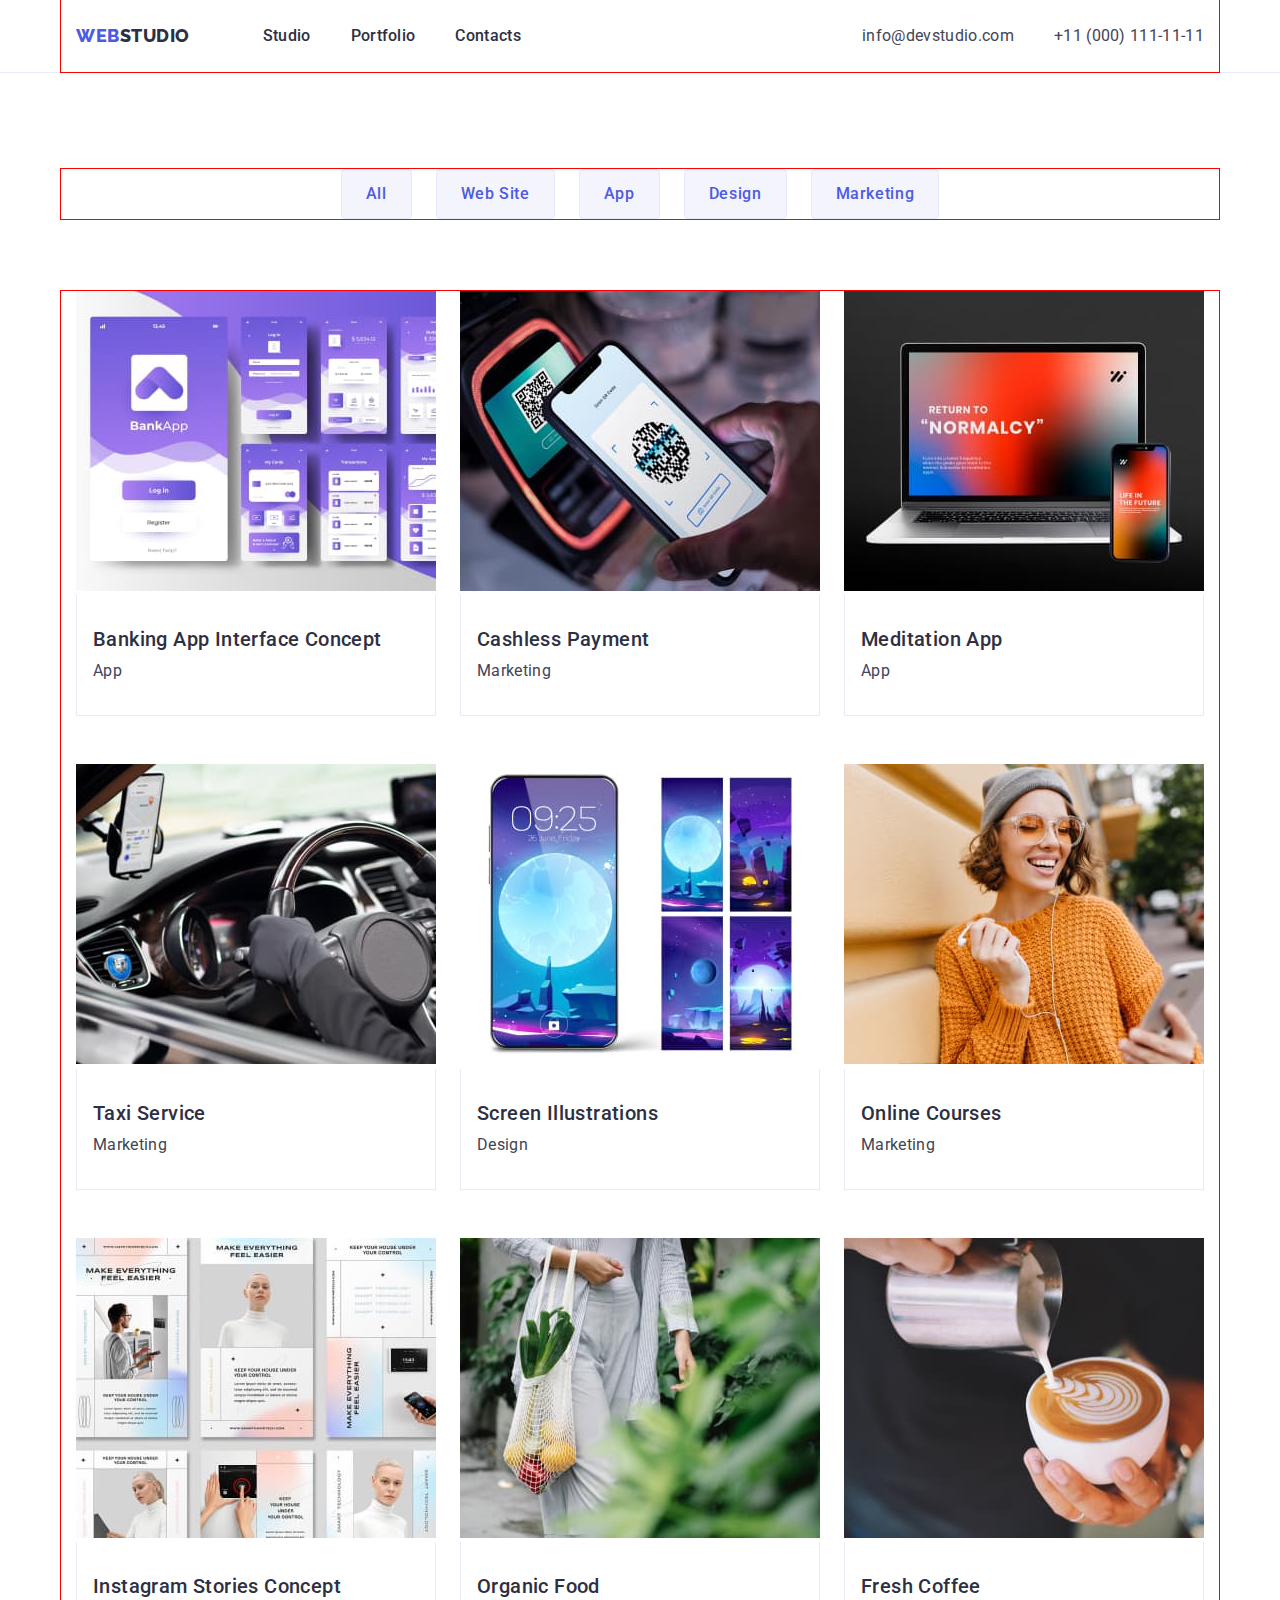
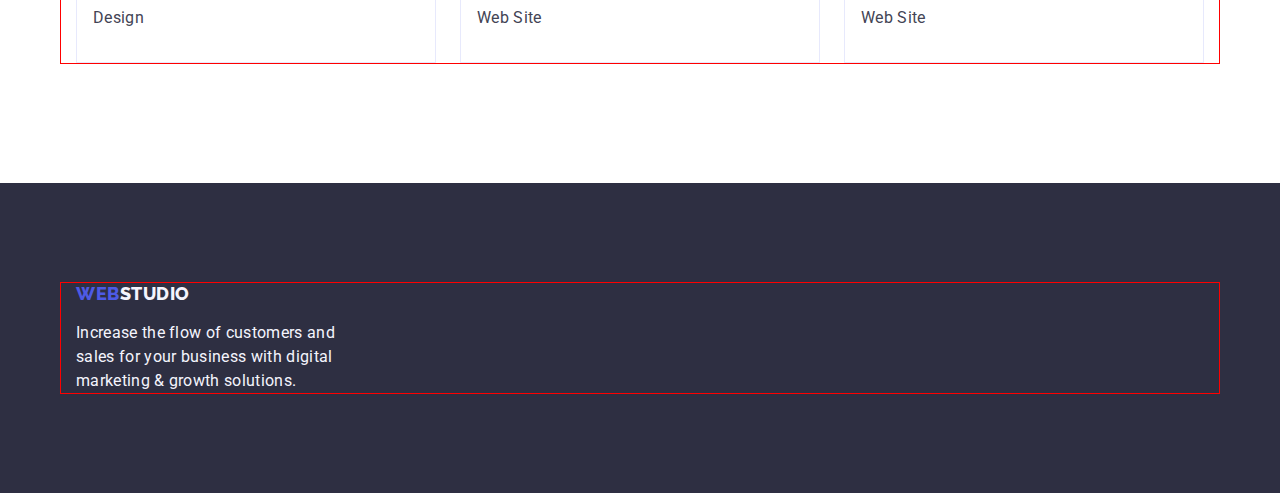
==== commit a0a98771: "goitt" ====
--- a/portfolio.html
+++ b/portfolio.html
@@ -29,7 +29,7 @@
         <address class="address">
             <ul class="header-list list" >
                 <li class="item"><a class="header-mail link" href="mailto:info@devstudio.com">info@devstudio.com</a></li>
-                <li class="item"><a class="header-mail link" href="tel:+110001111111">+11 (000) 111-11-11</a></li>
+                <li class="item"><a class="header-phone link" href="tel:+110001111111">+11 (000) 111-11-11</a></li>
             </ul>
         </address>
         </div>
--- a/css/styles.css
+++ b/css/styles.css
@@ -56,6 +56,7 @@
     padding-right: 15px;
     margin-left: auto;
     margin-right: auto;
+    outline: 1px solid red;
 }
 .header {
 background-color: var(--main-title-color);
@@ -96,11 +97,9 @@
 }
 .footer-logo{
     font-family: 'Raleway', sans-serif;
-
     font-weight: 800;
     font-size: 18px;
     line-height: 1.17;
-    display: flex;
     letter-spacing: 0.03em;
     text-transform: uppercase;
     color: var(--first-logo-color)
@@ -147,7 +146,6 @@
    }
 
 .header-mail {
-padding-left: 40px;
 font-weight: 400;
 font-size: 16px;
 line-height: 1.5;
@@ -160,6 +158,23 @@
 .header-mail:focus {
     color: var(--main-btn-color);
 }
+.header-phone {
+    margin-left: 40px;
+    font-weight: 400;
+    font-size: 16px;
+    line-height: 1.5;
+    letter-spacing: 0.02em;
+    color: var(--address-color);
+}
+
+.header-phone:hover {
+    color: var(--main-btn-color);
+}
+
+.header-phone:focus {
+    color: var(--main-btn-color);
+}
+
 .hero {
 padding-top: 188px;
 padding-bottom: 188px;
@@ -215,7 +230,7 @@
 width: 264px;
 }
 .post{
- margin: 8px;
+margin-bottom: 8px;
 font-weight: 500;
 font-size: 20px;
 line-height: 1.2;
@@ -240,7 +255,7 @@
 text-align: center;
 text-transform: capitalize;
  color: var(--second-color);
-padding-bottom: 72px;
+ margin-bottom: 72px;
 }
 .paintings-list{
 display: flex;
@@ -272,7 +287,7 @@
 background:var(--footer-second-color);
 }
 .section-four-photo{
-    margin: 8px;
+    margin-bottom: 8px;
     text-align: center;
     font-weight: 500;
     font-size: 20px;
@@ -372,6 +387,7 @@
 color: var(--address-color);
 }
 .portfolio{
+padding-top: 96px;
 padding-bottom: 120px;
 
 font-family: 'Roboto', sans-serif ; 
@@ -396,7 +412,7 @@
 .portfolio-list-btn{
 display: flex;
 justify-content: center;
-padding-top: 96px;
+
 }
 .portfolio-list-btn .work-item + .work-item {
     margin-left: 24px;
